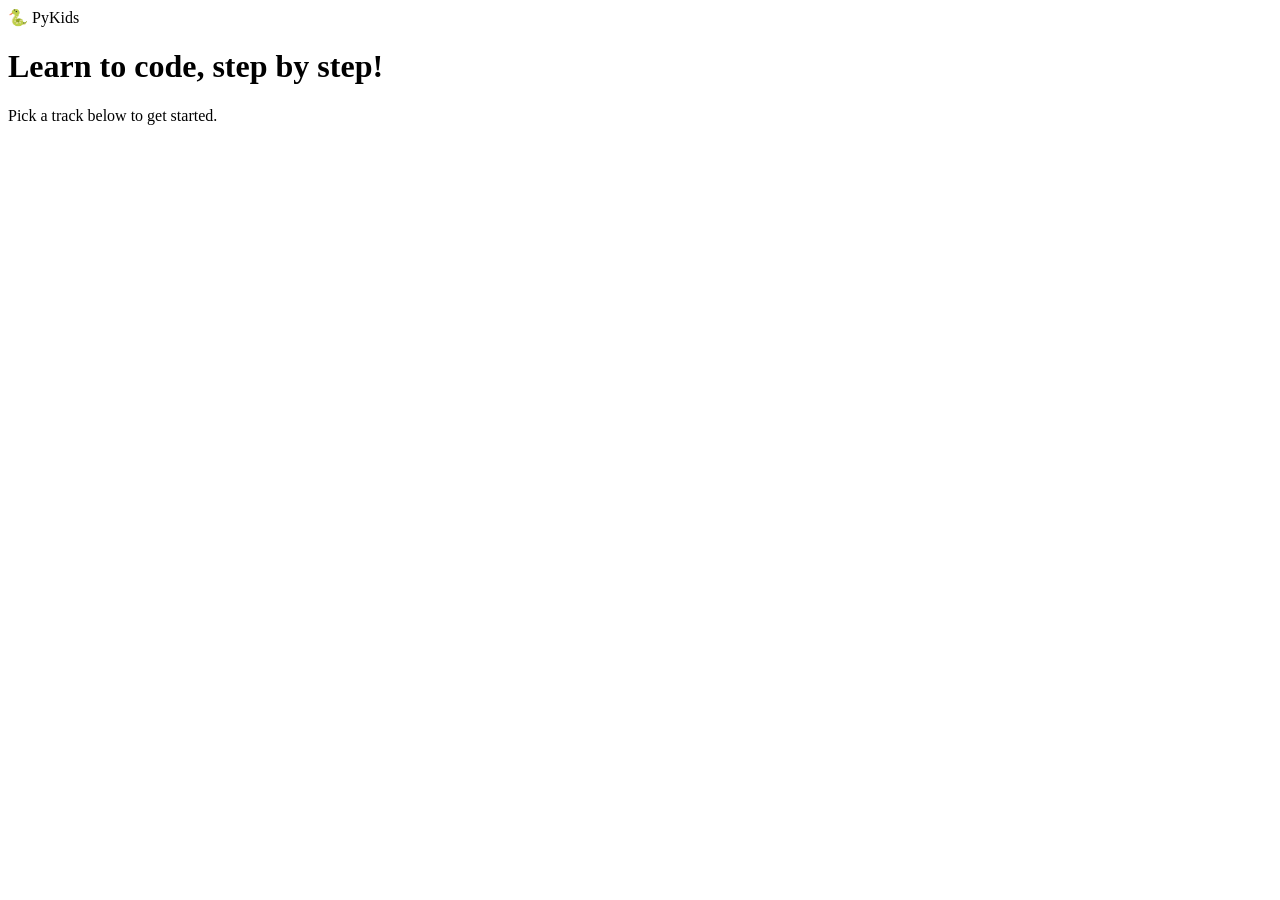
==== pykids2/index.html @ 21df393c "Add files via upload" ====
<!DOCTYPE html>
<html lang="en">
<head>
<meta charset="UTF-8">
<title>PyKids — Learn Python the Fun Way</title>
<meta name="viewport" content="width=device-width, initial-scale=1">
<link rel="preconnect" href="https://fonts.googleapis.com">
<link href="https://fonts.googleapis.com/css2?family=Baloo+2:wght@500;700;800&family=Nunito:wght@400;600;800&display=swap" rel="stylesheet">
<link rel="stylesheet" href="assets/css/style.css">
</head>
<body>

<div class="topbar">
  <span class="snake">🐍</span>
  <span class="logo" id="site-title">PyKids</span>
</div>

<div class="course-map">
  <div class="hero">
    <h1 id="site-tagline">Learn to code, step by step!</h1>
    <p>Pick a track below to get started.</p>
  </div>

  <div id="track-list"></div>
</div>

<script src="assets/js/app.js"></script>
<script>renderHomePage();</script>
</body>
</html>
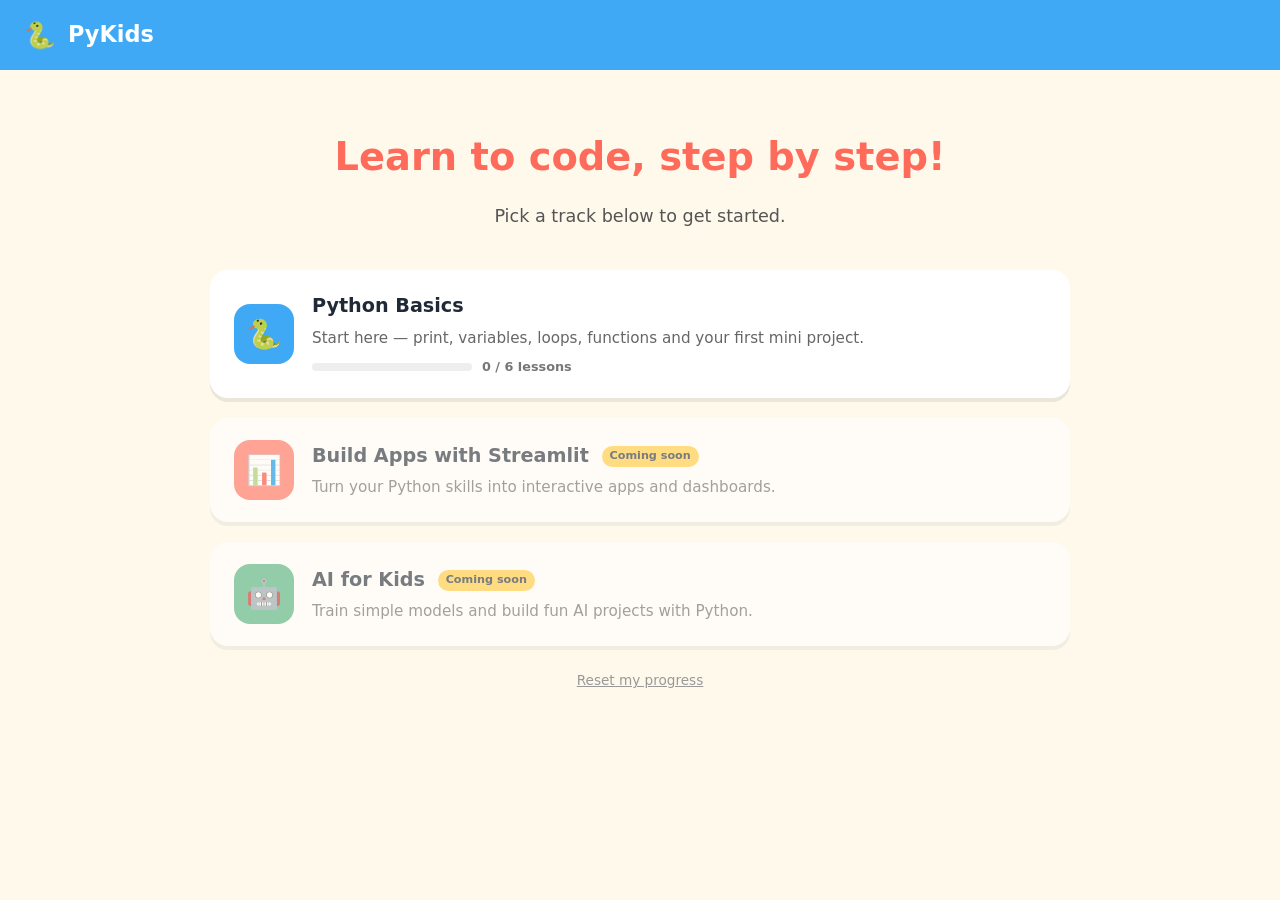
==== commit 9a79daab: "Fix missing newline at end of index.html Added missing newline at the end of the HTML file." ====
--- a/pykids2/index.html
+++ b/pykids2/index.html
@@ -24,6 +24,7 @@
   <div id="track-list"></div>
 </div>
 
+<script src="assets/js/progress.js"></script>
 <script src="assets/js/app.js"></script>
 <script>renderHomePage();</script>
 </body>
--- a/pykids2/assets/css/style.css
+++ b/pykids2/assets/css/style.css
@@ -0,0 +1,347 @@
+:root {
+  --sky: #3FA9F5;
+  --sun: #FFC93C;
+  --coral: #FF6B5B;
+  --leaf: #4CAF7D;
+  --ink: #1F2937;
+  --cream: #FFF9EC;
+  --card: #FFFFFF;
+  --radius: 18px;
+  --font-display: 'Baloo 2', system-ui, sans-serif;
+  --font-body: 'Nunito', system-ui, sans-serif;
+  --font-code: 'Fira Code', 'Courier New', monospace;
+}
+
+* { box-sizing: border-box; }
+
+body {
+  margin: 0;
+  background: var(--cream);
+  color: var(--ink);
+  font-family: var(--font-body);
+  line-height: 1.5;
+}
+
+h1, h2, h3, .display {
+  font-family: var(--font-display);
+  font-weight: 700;
+}
+
+/* ---------- Top bar ---------- */
+.topbar {
+  background: var(--sky);
+  color: white;
+  padding: 16px 24px;
+  display: flex;
+  align-items: center;
+  gap: 12px;
+}
+.topbar .logo {
+  font-family: var(--font-display);
+  font-size: 1.4rem;
+  font-weight: 800;
+}
+.topbar .snake {
+  font-size: 1.6rem;
+}
+
+/* ---------- Course map ---------- */
+.course-map {
+  max-width: 900px;
+  margin: 0 auto;
+  padding: 32px 20px 80px;
+}
+.hero {
+  text-align: center;
+  margin-bottom: 40px;
+}
+.hero h1 {
+  font-size: 2.4rem;
+  color: var(--coral);
+  margin-bottom: 8px;
+}
+.hero p {
+  font-size: 1.1rem;
+  color: #555;
+}
+
+.level-track {
+  position: relative;
+  display: flex;
+  flex-direction: column;
+  gap: 24px;
+}
+
+.level-card {
+  background: var(--card);
+  border-radius: var(--radius);
+  padding: 20px 24px;
+  display: flex;
+  align-items: center;
+  gap: 18px;
+  box-shadow: 0 4px 0 rgba(0,0,0,0.08);
+  text-decoration: none;
+  color: var(--ink);
+  transition: transform 0.15s ease;
+  border-left: 8px solid var(--sun);
+}
+.level-card:hover { transform: translateX(6px); }
+.level-card.locked {
+  opacity: 0.55;
+  pointer-events: none;
+  border-left-color: #ccc;
+}
+
+.level-badge {
+  width: 52px;
+  height: 52px;
+  border-radius: 50%;
+  background: var(--sun);
+  display: flex;
+  align-items: center;
+  justify-content: center;
+  font-family: var(--font-display);
+  font-size: 1.3rem;
+  font-weight: 800;
+  color: var(--ink);
+  flex-shrink: 0;
+}
+.level-card:nth-child(odd) .level-badge { background: var(--sky); color: white; }
+.level-card:nth-child(even) .level-badge { background: var(--coral); color: white; }
+
+.level-info h3 { margin: 0 0 4px; font-size: 1.15rem; }
+.level-info p { margin: 0; color: #666; font-size: 0.95rem; }
+
+/* ---------- Lesson page ---------- */
+.lesson-wrap {
+  max-width: 820px;
+  margin: 0 auto;
+  padding: 28px 20px 100px;
+}
+.lesson-header {
+  margin-bottom: 20px;
+}
+.lesson-header .eyebrow {
+  color: var(--coral);
+  font-weight: 800;
+  font-size: 0.85rem;
+  letter-spacing: 0.06em;
+  text-transform: uppercase;
+}
+.lesson-header h1 { margin: 6px 0; font-size: 1.9rem; }
+
+.concept-box {
+  background: white;
+  border-radius: var(--radius);
+  padding: 20px 22px;
+  margin-bottom: 22px;
+  border-left: 8px solid var(--leaf);
+}
+
+.editor-box {
+  background: #1e1e2e;
+  border-radius: var(--radius);
+  padding: 16px;
+  margin-bottom: 16px;
+}
+.editor-box textarea {
+  width: 100%;
+  min-height: 140px;
+  background: transparent;
+  color: #f5f5f5;
+  border: none;
+  font-family: var(--font-code);
+  font-size: 0.95rem;
+  resize: vertical;
+  outline: none;
+}
+
+.run-row {
+  display: flex;
+  align-items: center;
+  gap: 12px;
+  margin-bottom: 16px;
+}
+.btn-run {
+  background: var(--leaf);
+  color: white;
+  border: none;
+  padding: 10px 22px;
+  border-radius: 999px;
+  font-family: var(--font-display);
+  font-weight: 700;
+  font-size: 1rem;
+  cursor: pointer;
+  box-shadow: 0 3px 0 #367a58;
+}
+.btn-run:active { transform: translateY(2px); box-shadow: none; }
+.btn-run:disabled { opacity: 0.6; cursor: wait; }
+
+.status { font-size: 0.9rem; color: #888; }
+
+.output-box {
+  background: #14161f;
+  color: #7CFC9A;
+  font-family: var(--font-code);
+  padding: 14px 18px;
+  border-radius: 12px;
+  min-height: 50px;
+  white-space: pre-wrap;
+  margin-bottom: 22px;
+}
+
+.challenge-box {
+  background: #FFF3D6;
+  border-radius: var(--radius);
+  padding: 18px 22px;
+  border-left: 8px solid var(--sun);
+  margin-bottom: 22px;
+}
+.challenge-box h3 { margin-top: 0; }
+
+.nav-row {
+  display: flex;
+  justify-content: space-between;
+  margin-top: 30px;
+}
+.nav-row a {
+  font-family: var(--font-display);
+  font-weight: 700;
+  text-decoration: none;
+  color: var(--sky);
+}
+
+/* ---------- Track cards (home page) ---------- */
+.track-card {
+  background: var(--card);
+  border-radius: var(--radius);
+  padding: 22px 24px;
+  display: flex;
+  align-items: center;
+  gap: 18px;
+  box-shadow: 0 4px 0 rgba(0,0,0,0.08);
+  text-decoration: none;
+  color: var(--ink);
+  transition: transform 0.15s ease;
+  margin-bottom: 20px;
+}
+.track-card:hover { transform: translateX(6px); }
+.track-card.locked { opacity: 0.6; pointer-events: none; }
+
+.track-icon {
+  width: 60px;
+  height: 60px;
+  border-radius: 16px;
+  display: flex;
+  align-items: center;
+  justify-content: center;
+  font-size: 1.8rem;
+  flex-shrink: 0;
+  color: white;
+}
+.track-sky { background: var(--sky); }
+.track-coral { background: var(--coral); }
+.track-leaf { background: var(--leaf); }
+
+.track-info h3 { margin: 0 0 6px; font-size: 1.2rem; }
+.track-info p { margin: 0; color: #666; font-size: 0.95rem; }
+
+.badge-soon {
+  display: inline-block;
+  background: var(--sun);
+  color: var(--ink);
+  font-size: 0.7rem;
+  font-family: var(--font-body);
+  font-weight: 800;
+  padding: 2px 8px;
+  border-radius: 999px;
+  vertical-align: middle;
+  margin-left: 6px;
+}
+
+.empty-note {
+  text-align: center;
+  color: #888;
+  padding: 30px;
+  font-size: 1rem;
+}
+
+.app-embed-box {
+  margin-bottom: 22px;
+  border-radius: var(--radius);
+  overflow: hidden;
+}
+
+/* ---------- Progress tracking UI ---------- */
+.level-card.completed {
+  border-left-color: var(--leaf);
+}
+.level-card.completed .level-badge {
+  background: var(--leaf);
+  color: white;
+}
+.level-card.locked {
+  opacity: 0.55;
+  pointer-events: none;
+  border-left-color: #ccc;
+}
+.level-card.locked .level-badge {
+  background: #ccc !important;
+  color: white;
+}
+
+.mini-progress {
+  display: flex;
+  align-items: center;
+  gap: 10px;
+  margin-top: 8px;
+}
+.mini-progress-bar {
+  flex: 1;
+  max-width: 160px;
+  height: 8px;
+  background: #eee;
+  border-radius: 999px;
+  overflow: hidden;
+}
+.mini-progress-fill {
+  height: 100%;
+  background: var(--leaf);
+  border-radius: 999px;
+}
+.mini-progress span {
+  font-size: 0.8rem;
+  color: #777;
+  font-weight: 700;
+}
+
+.reset-link {
+  display: block;
+  text-align: center;
+  margin-top: 24px;
+  color: #999;
+  font-size: 0.85rem;
+  text-decoration: underline;
+}
+
+.complete-row {
+  text-align: center;
+  margin: 28px 0;
+}
+.btn-complete {
+  background: var(--coral);
+  color: white;
+  border: none;
+  padding: 14px 32px;
+  border-radius: 999px;
+  font-family: var(--font-display);
+  font-weight: 800;
+  font-size: 1.05rem;
+  cursor: pointer;
+  box-shadow: 0 4px 0 #c8493c;
+}
+.btn-complete:active { transform: translateY(2px); box-shadow: none; }
+.btn-complete.done {
+  background: var(--leaf);
+  box-shadow: 0 4px 0 #367a58;
+}
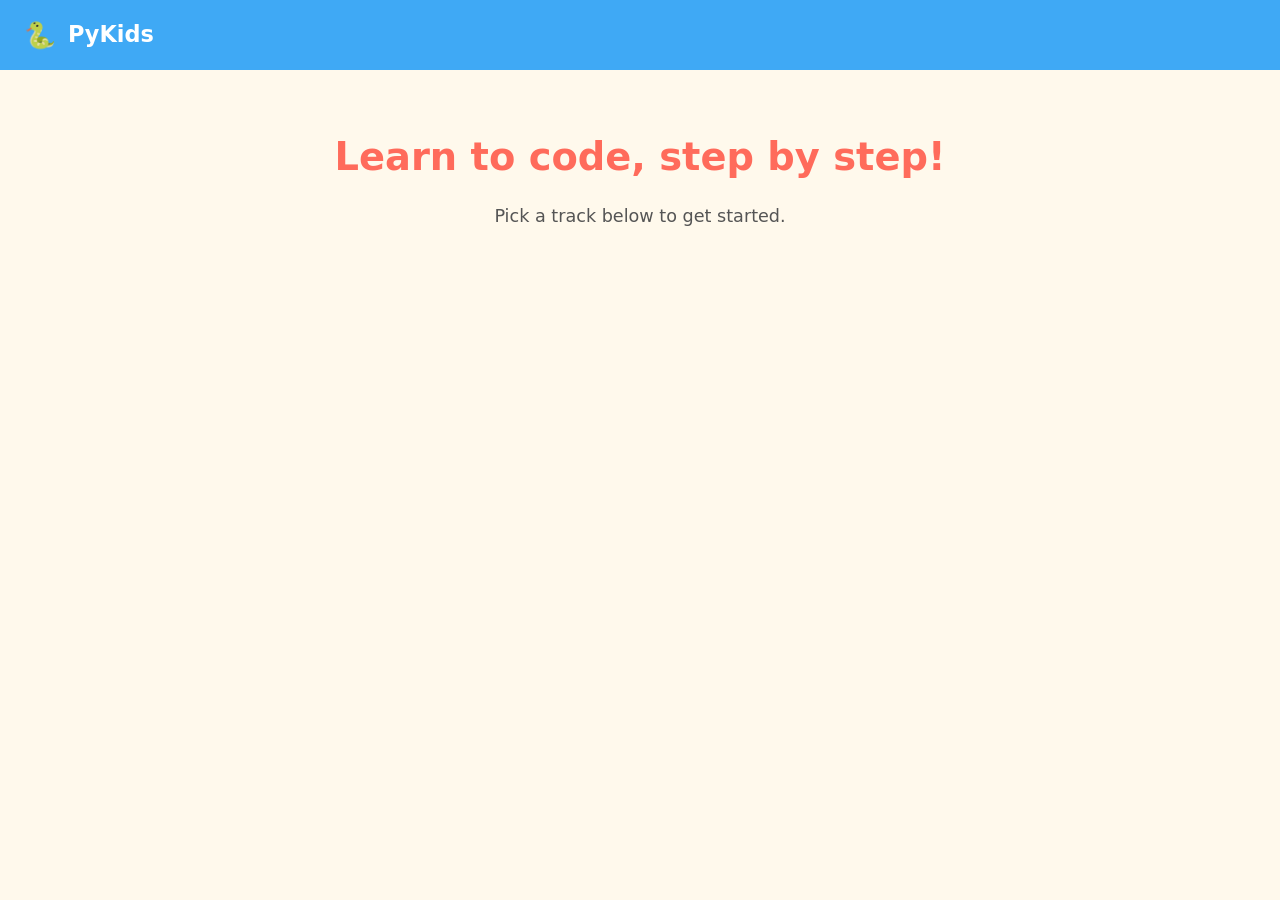
==== commit 379f03a6: "Add badges.js script to index.html" ====
--- a/pykids2/index.html
+++ b/pykids2/index.html
@@ -26,6 +26,7 @@
 
 <script src="assets/js/progress.js"></script>
 <script src="assets/js/app.js"></script>
+<script src="assets/js/badges.js">
 <script>renderHomePage();</script>
 </body>
 </html>
--- a/pykids2/assets/css/style.css
+++ b/pykids2/assets/css/style.css
@@ -345,3 +345,54 @@
   background: var(--leaf);
   box-shadow: 0 4px 0 #367a58;
 }
+
+.badges-link {
+  display: block;
+  text-align: center;
+  margin-top: 24px;
+  color: var(--coral);
+  font-family: var(--font-display);
+  font-weight: 800;
+  text-decoration: none;
+  font-size: 1rem;
+}
+
+/* ---------- Badge gallery ---------- */
+.badge-grid {
+  display: grid;
+  grid-template-columns: repeat(auto-fit, minmax(160px, 1fr));
+  gap: 18px;
+}
+.badge-card {
+  background: var(--card);
+  border-radius: var(--radius);
+  padding: 20px 14px;
+  text-align: center;
+  box-shadow: 0 4px 0 rgba(0,0,0,0.08);
+}
+.badge-card h3 { font-size: 1rem; margin: 6px 0 4px; }
+.badge-card p { font-size: 0.82rem; color: #777; margin: 0; }
+.badge-icon { font-size: 2.4rem; margin-bottom: 4px; }
+.badge-card.locked { opacity: 0.5; }
+.badge-card.earned { border: 2px solid var(--sun); }
+
+/* ---------- Badge toast ---------- */
+.badge-toast {
+  position: fixed;
+  bottom: -80px;
+  left: 50%;
+  transform: translateX(-50%);
+  background: var(--ink);
+  color: white;
+  padding: 14px 22px;
+  border-radius: 14px;
+  display: flex;
+  align-items: center;
+  gap: 12px;
+  font-family: var(--font-body);
+  box-shadow: 0 6px 20px rgba(0,0,0,0.25);
+  transition: bottom 0.35s ease;
+  z-index: 999;
+}
+.badge-toast.show { bottom: 30px; }
+.badge-toast-icon { font-size: 1.8rem; }
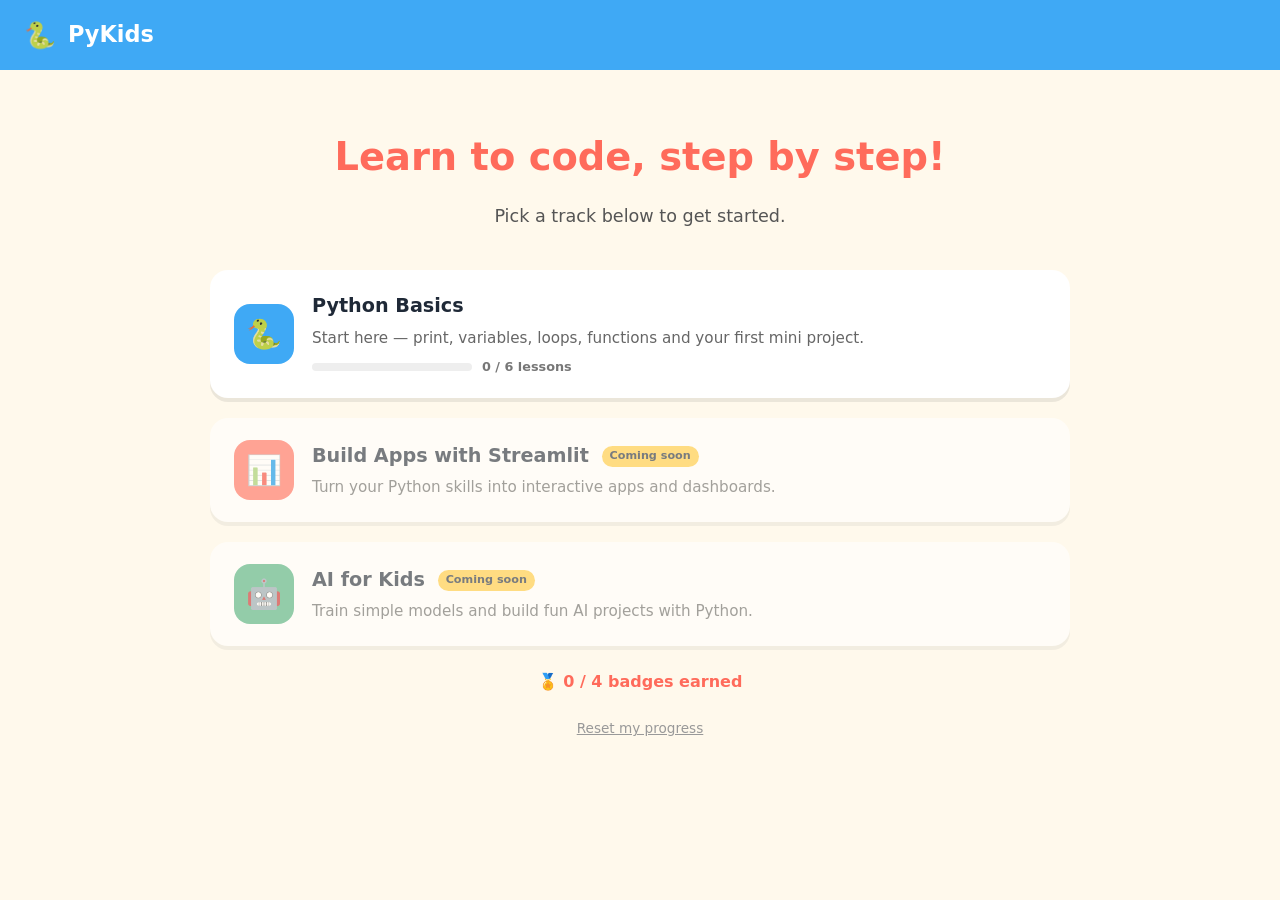
==== commit c7b96cca: "Fix script tag for badges.js inclusion" ====
--- a/pykids2/index.html
+++ b/pykids2/index.html
@@ -26,7 +26,7 @@
 
 <script src="assets/js/progress.js"></script>
 <script src="assets/js/app.js"></script>
-<script src="assets/js/badges.js">
+<script src="assets/js/badges.js"></script>
 <script>renderHomePage();</script>
 </body>
 </html>
